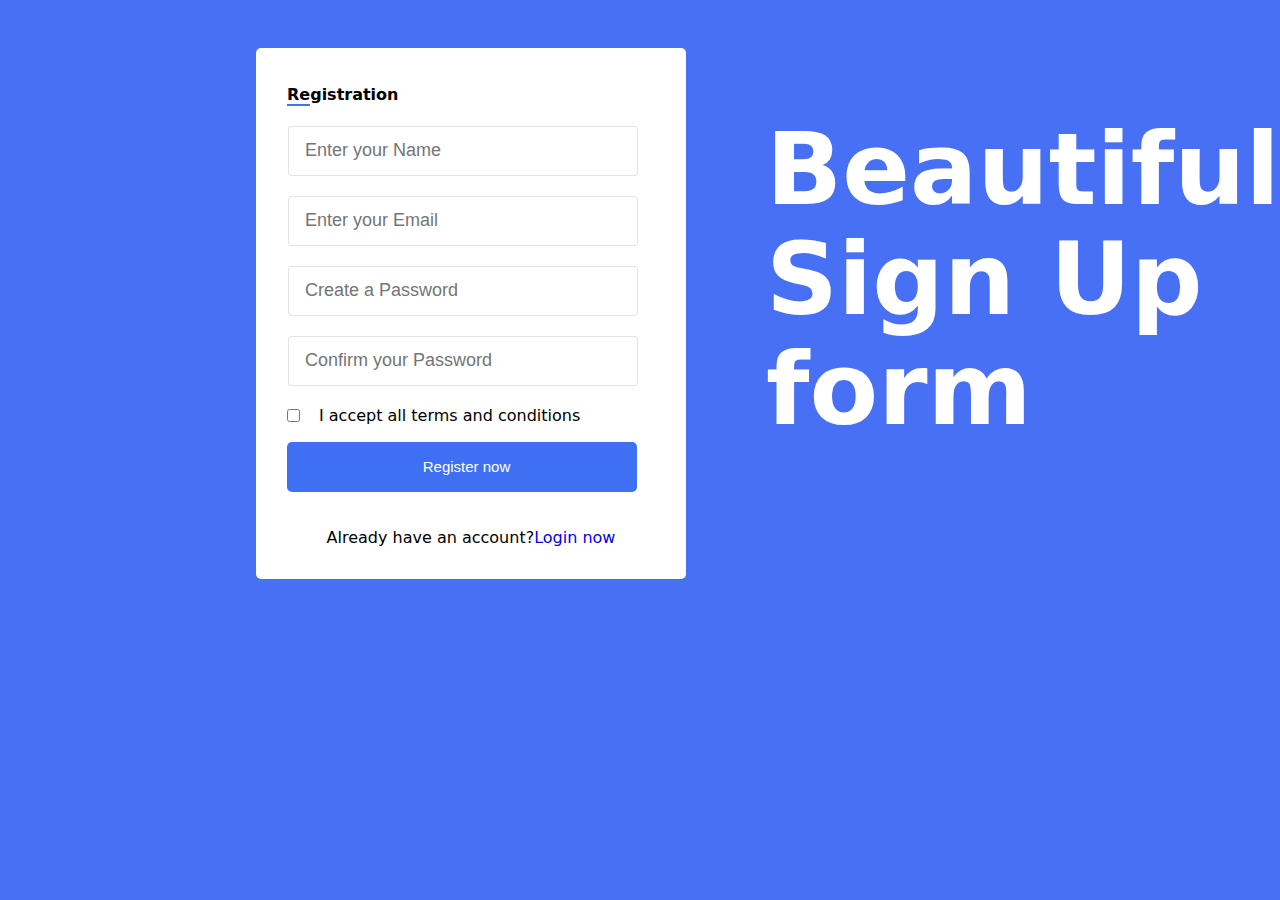
==== Project2/form.html @ 5e825931 "styles" ====
<!DOCTYPE html>
<html lang="en">
<head>
    <meta charset="UTF-8">
    <meta name="viewport" content="width=device-width, initial-scale=1.0">
    <title>Registration Form</title>
    <link rel="stylesheet" href="style.css">
</head>
<body>
    <main>
        <form action="">
            <h4><span>Re</span>gistration</h4>
            <div>
                <input class="input" type="text" placeholder="Enter your Name">
                <input class="input" type="text" placeholder="Enter your Email">
                <!-- <select name="" id="">
                    <option value="Gender">Choose your gender</option>
                    <option value="Female"> Female</option>
                    <option value="Male">Male</option>
                </select>
                <label for="Field">Choose your field:</label>
                <div>
                 <label for="software">Software Development</label> <input type="radio" name="tech">   
                </div>
                <div>
                    <label for="Data">Data Science</label><input type="radio" name="tech">
                </div>
                <div>
                    <label for="Product">Product Design</label><input type="radio" name="tech">
                </div>
                <input type="file"> -->
                <input class="input" type="password" placeholder="Create a Password">
                <input class="input" type="password" placeholder="Confirm your Password">
                <div class="terms">
                    <input type="checkbox"><label for="">I accept all terms and conditions</label>
                </div>
                <button class="register" type="submit">Register now</button>
                <div>
                    <p>Already have an account? <a href="#">Login now</a></p>
                </div>
            </div>
        </form>
        <div>
            <h1>Beautiful Sign Up form</h1>
        </div>
    </main>
</body>
</html>
---- Project2/style.css ----
html, body{
    padding: 0;
    margin: 0;
    background-color: #4870f4;
    font-family: system-ui, -apple-system, BlinkMacSystemFont, 'Segoe UI', Roboto, Oxygen, Ubuntu, Cantarell, 'Open Sans', 'Helvetica Neue', sans-serif;
    height: 100vh;
    width: 100vw;
}

*{box-sizing: border-box;

}

main{
    display: grid;
    grid-template-columns: 1fr 1fr;
    margin: auto;
    width: 60%;
    height: 60%;
}

form{
    background-color: white;
    padding: 1rem;
    border-radius: 5px;
}

input, button{
    width: 350px;
    height: 50px;
    color: #9c9b9d;
    border: 1px solid hsl(231, 7%, 60%);
    border-radius: 5px;
    padding-left: 15px;
    margin-bottom: 20px;
    font-size: 15px;
    font-weight: 400;
}

input[type="checkbox"]{
    height: 13px;
    width: 13px;
    padding: 0;
    margin-left: 15px;
}

/* h4{
    border-bottom: 1px solid#4870f4 ;
} */

body{
    padding-top: 3rem;
}

.input{
    padding: 1rem;
    margin-left: 1rem;
    margin-right: 2rem;
    font-size: large;
    color:#e5e5e5;
    border-radius: 4px;
    border: 1px solid #dddcdccc;
    

}

.terms{
    display: flex;
    gap: 1rem;
}
.register{
    background-color: #3f70f3;
    border: none;
    color: white;
    margin-left: 15px;
}
h4>span{
    border-bottom: 2px solid#4870f4 ; 
}

h1{
    color: hsla(240, 100%, 100%, 1);
    font-size: 100px;
    line-height: 110px;
    margin-left: 80px;
    justify-content: center;
    align-items: center;

}

a{
    text-decoration: none;
}

p{
    display: flex;
    justify-content: center;
}

h4{
    margin-left: 15px;
}
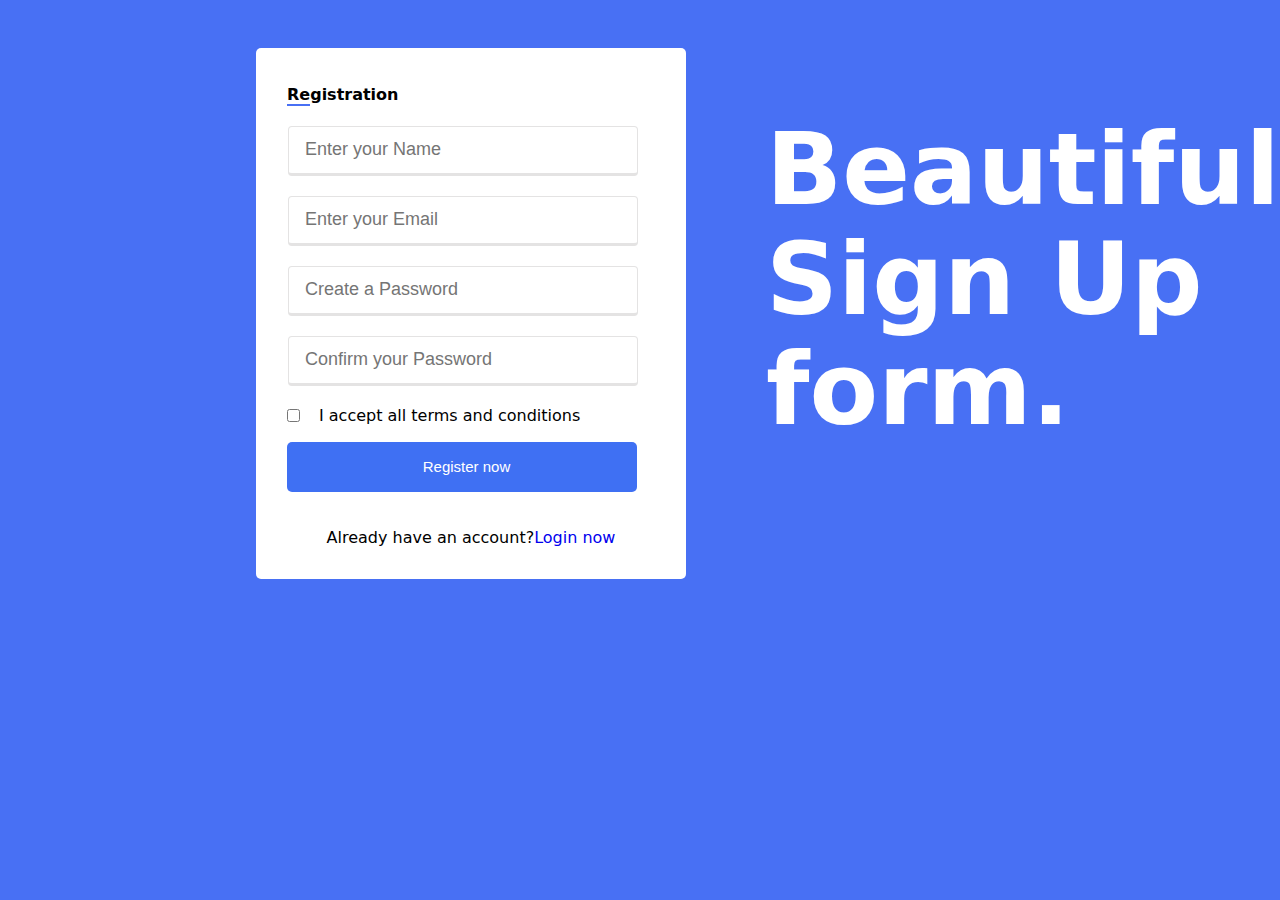
==== commit 2c058058: "styles" ====
--- a/Project2/form.html
+++ b/Project2/form.html
@@ -41,7 +41,7 @@
             </div>
         </form>
         <div>
-            <h1>Beautiful Sign Up form</h1>
+            <h1>Beautiful Sign Up form.</h1>
         </div>
     </main>
 </body>
--- a/Project2/style.css
+++ b/Project2/style.css
@@ -60,6 +60,7 @@
     color:#e5e5e5;
     border-radius: 4px;
     border: 1px solid #dddcdccc;
+    border-bottom-width:3px ;
     
 
 }
@@ -68,6 +69,7 @@
     display: flex;
     gap: 1rem;
 }
+
 .register{
     background-color: #3f70f3;
     border: none;
@@ -85,7 +87,6 @@
     margin-left: 80px;
     justify-content: center;
     align-items: center;
-
 }
 
 a{
